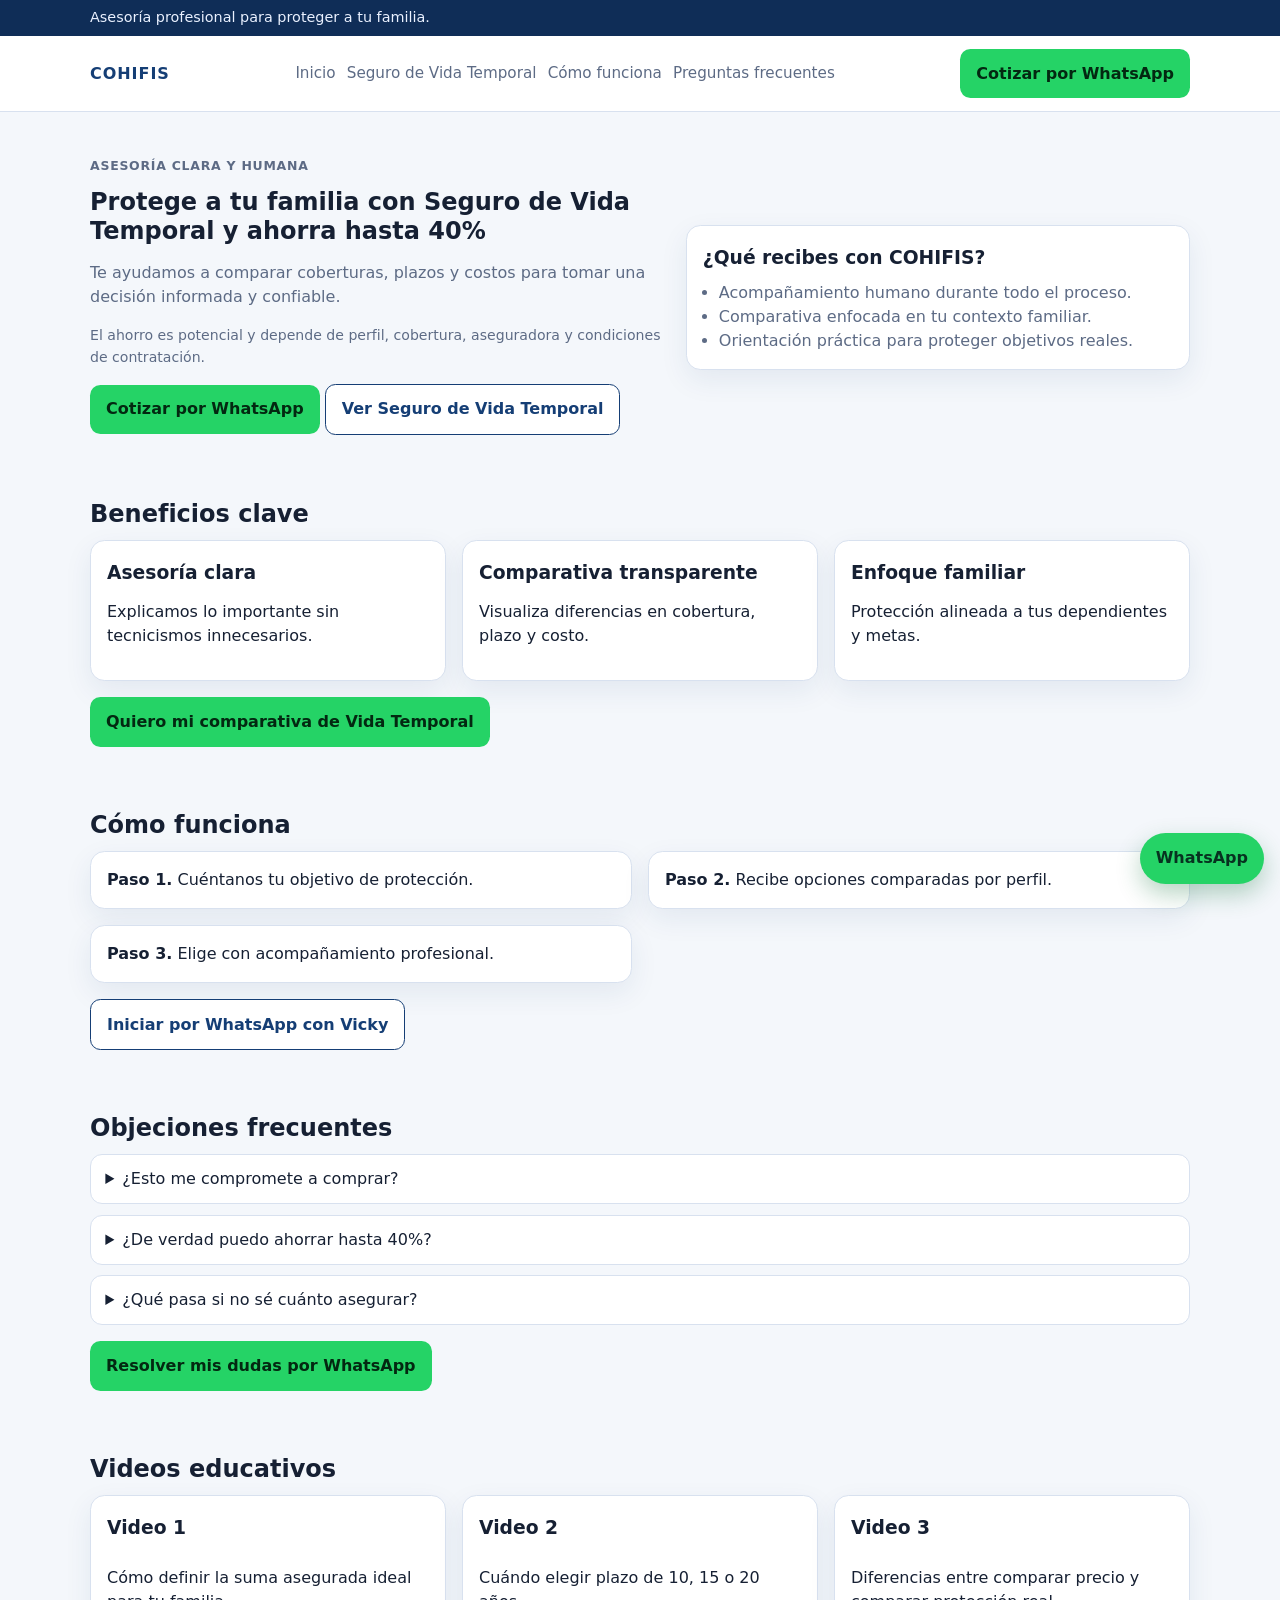
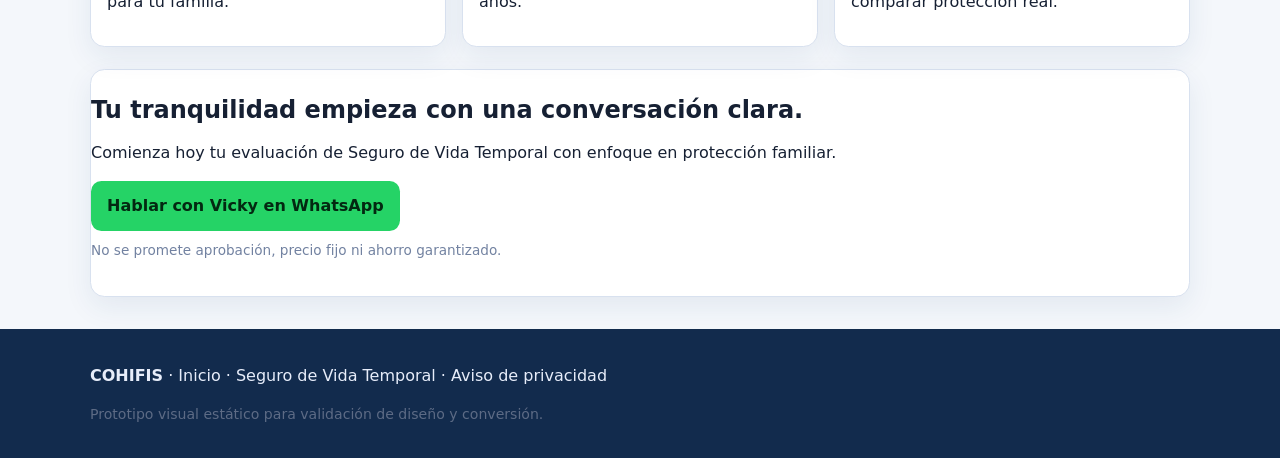
==== prototype/index.html @ 8329c555 "Remove wireframes markdown from this PR scope" ====
<!doctype html>
<html lang="es">
<head>
  <meta charset="utf-8" />
  <meta name="viewport" content="width=device-width, initial-scale=1" />
  <title>COHIFIS | Seguro de Vida Temporal con hasta 40% de descuento</title>
  <meta name="description" content="COHIFIS te acompaña a comparar Seguro de Vida Temporal con asesoría clara y enfoque familiar. Ahorro potencial de hasta 40% según perfil y condiciones." />
  <link rel="stylesheet" href="styles.css" />
</head>
<body>
  <div class="topbar">
    <div class="container">Asesoría profesional para proteger a tu familia.</div>
  </div>
  <header class="header">
    <div class="container nav">
      <a class="brand" href="index.html">COHIFIS</a>
      <nav class="menu" aria-label="Navegación principal">
        <a href="index.html">Inicio</a>
        <a href="seguro-de-vida-temporal.html">Seguro de Vida Temporal</a>
        <a href="#como-funciona">Cómo funciona</a>
        <a href="#faq">Preguntas frecuentes</a>
      </nav>
      <a class="btn btn-primary" href="https://wa.me/0000000000?text=Hola%2C%20quiero%20cotizar%20un%20Seguro%20de%20Vida%20Temporal%20con%20COHIFIS%20desde%20el%20Hero%20de%20Inicio." target="_blank" rel="noopener">Cotizar por WhatsApp</a>
    </div>
  </header>

  <main class="container">
    <section class="hero">
      <div class="grid hero-grid">
        <div>
          <p class="eyebrow">Asesoría clara y humana</p>
          <h1>Protege a tu familia con Seguro de Vida Temporal y ahorra hasta 40%</h1>
          <p>Te ayudamos a comparar coberturas, plazos y costos para tomar una decisión informada y confiable.</p>
          <p class="note">El ahorro es potencial y depende de perfil, cobertura, aseguradora y condiciones de contratación.</p>
          <p>
            <a class="btn btn-primary" href="https://wa.me/0000000000?text=Hola%2C%20quiero%20cotizar%20Seguro%20de%20Vida%20Temporal%20desde%20el%20CTA%20principal%20de%20Inicio." target="_blank" rel="noopener">Cotizar por WhatsApp</a>
            <a class="btn btn-secondary" href="https://wa.me/0000000000?text=Hola%2C%20quiero%20conocer%20el%20Seguro%20de%20Vida%20Temporal%20desde%20Inicio." target="_blank" rel="noopener">Ver Seguro de Vida Temporal</a>
          </p>
        </div>
        <div class="card">
          <h3>¿Qué recibes con COHIFIS?</h3>
          <ul class="list-clean">
            <li>Acompañamiento humano durante todo el proceso.</li>
            <li>Comparativa enfocada en tu contexto familiar.</li>
            <li>Orientación práctica para proteger objetivos reales.</li>
          </ul>
        </div>
      </div>
    </section>

    <section class="section">
      <h2>Beneficios clave</h2>
      <div class="grid benefits-grid">
        <article class="card"><h3>Asesoría clara</h3><p>Explicamos lo importante sin tecnicismos innecesarios.</p></article>
        <article class="card"><h3>Comparativa transparente</h3><p>Visualiza diferencias en cobertura, plazo y costo.</p></article>
        <article class="card"><h3>Enfoque familiar</h3><p>Protección alineada a tus dependientes y metas.</p></article>
      </div>
      <p><a class="btn btn-primary" href="https://wa.me/0000000000?text=Hola%2C%20vengo%20del%20bloque%20de%20beneficios%20de%20Inicio%20y%20quiero%20mi%20comparativa%20de%20Vida%20Temporal." target="_blank" rel="noopener">Quiero mi comparativa de Vida Temporal</a></p>
    </section>

    <section class="section" id="como-funciona">
      <h2>Cómo funciona</h2>
      <div class="grid two-col">
        <div class="card"><strong>Paso 1.</strong> Cuéntanos tu objetivo de protección.</div>
        <div class="card"><strong>Paso 2.</strong> Recibe opciones comparadas por perfil.</div>
        <div class="card"><strong>Paso 3.</strong> Elige con acompañamiento profesional.</div>
      </div>
      <p><a class="btn btn-secondary" href="https://wa.me/0000000000?text=Hola%20Vicky%2C%20quiero%20iniciar%20mi%20proceso%20desde%20el%20bloque%20C%C3%B3mo%20funciona%20de%20Inicio." target="_blank" rel="noopener">Iniciar por WhatsApp con Vicky</a></p>
    </section>

    <section class="section details" id="faq">
      <h2>Objeciones frecuentes</h2>
      <details><summary>¿Esto me compromete a comprar?</summary><p>No. La asesoría inicial es para que tomes una decisión informada.</p></details>
      <details><summary>¿De verdad puedo ahorrar hasta 40%?</summary><p>El ahorro potencial depende de perfil, cobertura, aseguradora y condiciones de contratación.</p></details>
      <details><summary>¿Qué pasa si no sé cuánto asegurar?</summary><p>Te guiamos para definir suma y plazo según tus prioridades familiares.</p></details>
      <p><a class="btn btn-primary" href="https://wa.me/0000000000?text=Hola%2C%20vengo%20del%20bloque%20de%20objeciones%20de%20Inicio%20y%20quiero%20resolver%20mis%20dudas." target="_blank" rel="noopener">Resolver mis dudas por WhatsApp</a></p>
    </section>

    <section class="section video-grid">
      <h2>Videos educativos</h2>
      <div class="grid video-grid">
        <article class="card"><h3>Video 1</h3><p>Cómo definir la suma asegurada ideal para tu familia.</p></article>
        <article class="card"><h3>Video 2</h3><p>Cuándo elegir plazo de 10, 15 o 20 años.</p></article>
        <article class="card"><h3>Video 3</h3><p>Diferencias entre comparar precio y comparar protección real.</p></article>
      </div>
    </section>

    <section class="section card">
      <h2>Tu tranquilidad empieza con una conversación clara.</h2>
      <p>Comienza hoy tu evaluación de Seguro de Vida Temporal con enfoque en protección familiar.</p>
      <a class="btn btn-primary" href="https://wa.me/0000000000?text=Hola%20Vicky%2C%20vengo%20del%20CTA%20final%20de%20Inicio%20y%20quiero%20proteger%20a%20mi%20familia." target="_blank" rel="noopener">Hablar con Vicky en WhatsApp</a>
      <p class="disclaimer">No se promete aprobación, precio fijo ni ahorro garantizado.</p>
    </section>
  </main>

  <footer class="footer">
    <div class="container">
      <p><strong>COHIFIS</strong> · Inicio · Seguro de Vida Temporal · Aviso de privacidad</p>
      <p class="note">Prototipo visual estático para validación de diseño y conversión.</p>
    </div>
  </footer>

  <a class="float-wa" href="https://wa.me/0000000000?text=Hola%2C%20vengo%20del%20bot%C3%B3n%20flotante%20de%20Inicio%20y%20quiero%20iniciar%20mi%20evaluaci%C3%B3n." target="_blank" rel="noopener">WhatsApp</a>
</body>
</html>
---- prototype/styles.css ----
:root {
  --bg: #f4f7fb;
  --surface: #ffffff;
  --text: #162033;
  --muted: #5d6b85;
  --primary: #153e75;
  --accent: #1f7a4c;
  --accent-2: #25d366;
  --border: #d8e1ef;
  --shadow: 0 10px 28px rgba(21, 62, 117, 0.08);
}
* { box-sizing: border-box; }
body {
  margin: 0;
  font-family: Inter, system-ui, -apple-system, Segoe UI, Roboto, Arial, sans-serif;
  background: var(--bg);
  color: var(--text);
  line-height: 1.5;
}
.container { width: min(1100px, 92%); margin: 0 auto; }
.topbar { background: #0f2d57; color: #eaf1ff; font-size: .9rem; padding: .45rem 0; }
.header { background: var(--surface); position: sticky; top: 0; z-index: 20; border-bottom: 1px solid var(--border); }
.nav { display: flex; align-items: center; justify-content: space-between; padding: .8rem 0; gap: .8rem; }
.brand { font-weight: 800; letter-spacing: .06em; text-decoration: none; color: var(--primary); }
.menu { display: flex; gap: .7rem; flex-wrap: wrap; }
.menu a { color: var(--muted); text-decoration: none; font-size: .95rem; }
.btn { display: inline-block; padding: .8rem 1rem; border-radius: .65rem; text-decoration: none; font-weight: 700; }
.btn-primary { background: var(--accent-2); color: #032811; }
.btn-secondary { border: 1px solid var(--primary); color: var(--primary); background: #fff; }
.hero { padding: 2rem 0 1.4rem; }
.eyebrow { color: var(--primary); font-weight: 700; text-transform: uppercase; font-size: .78rem; letter-spacing: .06em; }
h1, h2, h3 { line-height: 1.2; margin: .3rem 0 .7rem; }
.hero p { color: var(--muted); }
.grid { display: grid; gap: 1rem; }
.card { background: var(--surface); border: 1px solid var(--border); border-radius: .9rem; padding: 1rem; box-shadow: var(--shadow); }
.section { padding: 1.35rem 0; }
.list-clean { margin: .5rem 0 0; padding-left: 1rem; color: var(--muted); }
.note { font-size: .88rem; color: var(--muted); }
.details details { background: var(--surface); border: 1px solid var(--border); border-radius: .75rem; padding: .75rem .9rem; margin-bottom: .65rem; }
.video-grid .card { min-height: 140px; display: flex; flex-direction: column; justify-content: center; }
.footer { background: #122b4d; color: #e7edfa; padding: 1.2rem 0; margin-top: 2rem; }
.footer a { color: #c9d8f5; text-decoration: none; }
.disclaimer { font-size: .85rem; color: #7282a1; margin-top: .6rem; }
.float-wa {
  position: fixed; right: 16px; bottom: 16px; z-index: 50;
  background: #25d366; color: #073220; font-weight: 800;
  padding: .85rem 1rem; border-radius: 999px; text-decoration: none;
  box-shadow: 0 10px 24px rgba(16, 114, 55, .3);
}
@media (min-width: 800px) {
  .hero-grid { grid-template-columns: 1.15fr 1fr; align-items: center; }
  .benefits-grid { grid-template-columns: repeat(3, 1fr); }
  .two-col { grid-template-columns: repeat(2, 1fr); }
  .video-grid { grid-template-columns: repeat(3, 1fr); }
}
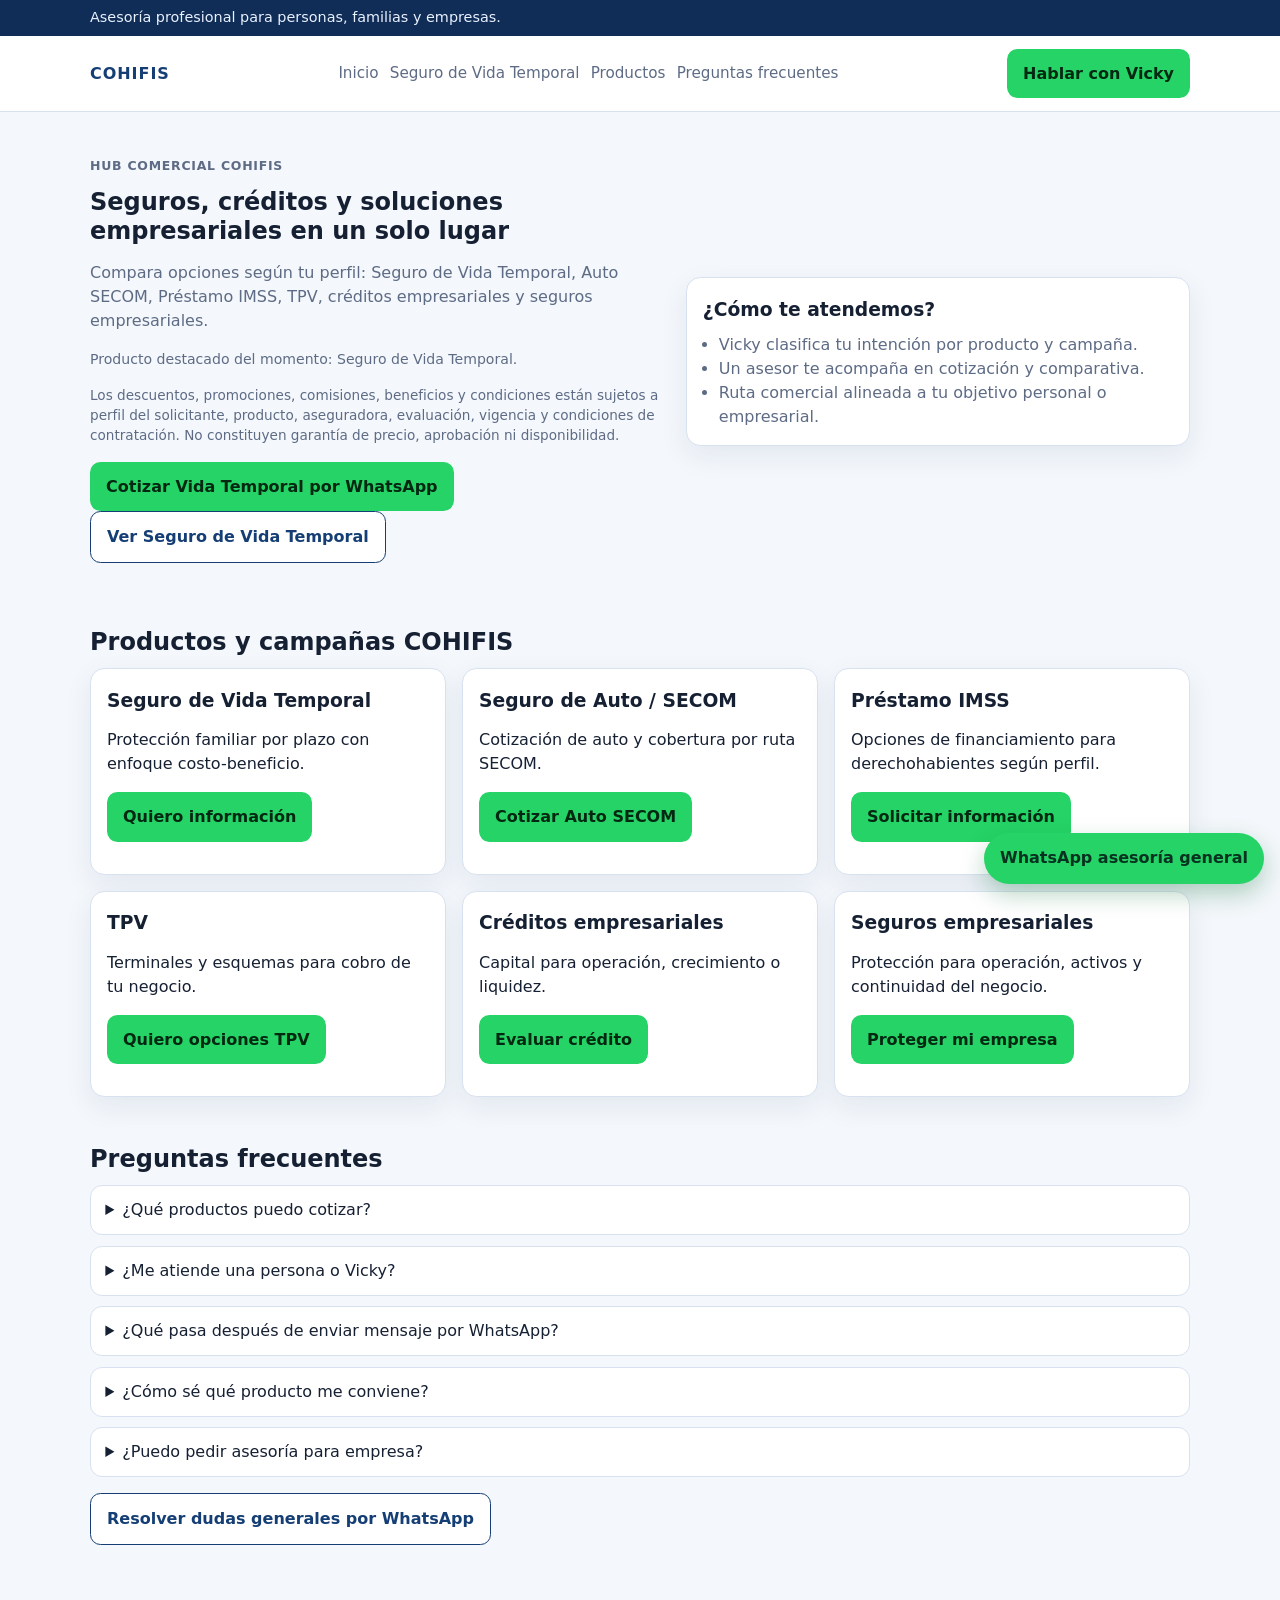
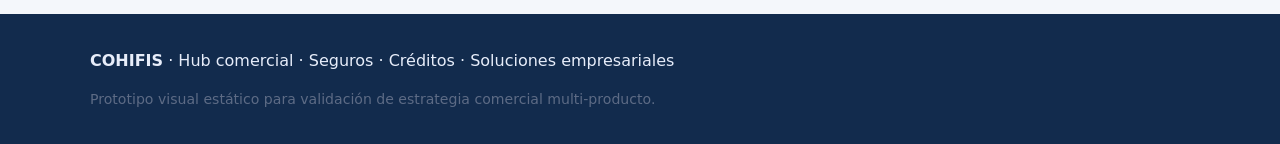
==== commit 41536194: "prototype: reposition homepage as multi-product hub with product-based WhatsApp routing" ====
--- a/prototype/index.html
+++ b/prototype/index.html
@@ -3,13 +3,13 @@
 <head>
   <meta charset="utf-8" />
   <meta name="viewport" content="width=device-width, initial-scale=1" />
-  <title>COHIFIS | Seguro de Vida Temporal con hasta 40% de descuento</title>
-  <meta name="description" content="COHIFIS te acompaña a comparar Seguro de Vida Temporal con asesoría clara y enfoque familiar. Ahorro potencial de hasta 40% según perfil y condiciones." />
+  <title>COHIFIS | Hub comercial de seguros, créditos y soluciones empresariales</title>
+  <meta name="description" content="COHIFIS es tu hub comercial para seguros, créditos y soluciones empresariales. Destacamos Seguro de Vida Temporal y te guiamos por WhatsApp según producto y campaña." />
   <link rel="stylesheet" href="styles.css" />
 </head>
 <body>
   <div class="topbar">
-    <div class="container">Asesoría profesional para proteger a tu familia.</div>
+    <div class="container">Asesoría profesional para personas, familias y empresas.</div>
   </div>
   <header class="header">
     <div class="container nav">
@@ -17,10 +17,10 @@
       <nav class="menu" aria-label="Navegación principal">
         <a href="index.html">Inicio</a>
         <a href="seguro-de-vida-temporal.html">Seguro de Vida Temporal</a>
-        <a href="#como-funciona">Cómo funciona</a>
+        <a href="#productos">Productos</a>
         <a href="#faq">Preguntas frecuentes</a>
       </nav>
-      <a class="btn btn-primary" href="https://wa.me/0000000000?text=Hola%2C%20quiero%20cotizar%20un%20Seguro%20de%20Vida%20Temporal%20con%20COHIFIS%20desde%20el%20Hero%20de%20Inicio." target="_blank" rel="noopener">Cotizar por WhatsApp</a>
+      <a class="btn btn-primary" href="https://wa.me/5216681855146?text=Hola%2C%20quiero%20asesor%C3%ADa%20general%20de%20productos%20COHIFIS%20desde%20el%20header%20de%20Inicio." target="_blank" rel="noopener">Hablar con Vicky</a>
     </div>
   </header>
 
@@ -28,78 +28,57 @@
     <section class="hero">
       <div class="grid hero-grid">
         <div>
-          <p class="eyebrow">Asesoría clara y humana</p>
-          <h1>Protege a tu familia con Seguro de Vida Temporal y ahorra hasta 40%</h1>
-          <p>Te ayudamos a comparar coberturas, plazos y costos para tomar una decisión informada y confiable.</p>
-          <p class="note">El ahorro es potencial y depende de perfil, cobertura, aseguradora y condiciones de contratación.</p>
+          <p class="eyebrow">Hub comercial COHIFIS</p>
+          <h1>Seguros, créditos y soluciones empresariales en un solo lugar</h1>
+          <p>Compara opciones según tu perfil: Seguro de Vida Temporal, Auto SECOM, Préstamo IMSS, TPV, créditos empresariales y seguros empresariales.</p>
+          <p class="note">Producto destacado del momento: Seguro de Vida Temporal.</p>
+          <p class="disclaimer">Los descuentos, promociones, comisiones, beneficios y condiciones están sujetos a perfil del solicitante, producto, aseguradora, evaluación, vigencia y condiciones de contratación. No constituyen garantía de precio, aprobación ni disponibilidad.</p>
           <p>
-            <a class="btn btn-primary" href="https://wa.me/0000000000?text=Hola%2C%20quiero%20cotizar%20Seguro%20de%20Vida%20Temporal%20desde%20el%20CTA%20principal%20de%20Inicio." target="_blank" rel="noopener">Cotizar por WhatsApp</a>
-            <a class="btn btn-secondary" href="https://wa.me/0000000000?text=Hola%2C%20quiero%20conocer%20el%20Seguro%20de%20Vida%20Temporal%20desde%20Inicio." target="_blank" rel="noopener">Ver Seguro de Vida Temporal</a>
+            <a class="btn btn-primary" href="https://wa.me/5216681855146?text=Hola%2C%20quiero%20cotizar%20Seguro%20de%20Vida%20Temporal%20desde%20el%20hero%20de%20Inicio%20en%20cohifis.com." target="_blank" rel="noopener">Cotizar Vida Temporal por WhatsApp</a>
+            <a class="btn btn-secondary" href="seguro-de-vida-temporal.html">Ver Seguro de Vida Temporal</a>
           </p>
         </div>
         <div class="card">
-          <h3>¿Qué recibes con COHIFIS?</h3>
+          <h3>¿Cómo te atendemos?</h3>
           <ul class="list-clean">
-            <li>Acompañamiento humano durante todo el proceso.</li>
-            <li>Comparativa enfocada en tu contexto familiar.</li>
-            <li>Orientación práctica para proteger objetivos reales.</li>
+            <li>Vicky clasifica tu intención por producto y campaña.</li>
+            <li>Un asesor te acompaña en cotización y comparativa.</li>
+            <li>Ruta comercial alineada a tu objetivo personal o empresarial.</li>
           </ul>
         </div>
       </div>
     </section>
 
-    <section class="section">
-      <h2>Beneficios clave</h2>
+    <section class="section" id="productos">
+      <h2>Productos y campañas COHIFIS</h2>
       <div class="grid benefits-grid">
-        <article class="card"><h3>Asesoría clara</h3><p>Explicamos lo importante sin tecnicismos innecesarios.</p></article>
-        <article class="card"><h3>Comparativa transparente</h3><p>Visualiza diferencias en cobertura, plazo y costo.</p></article>
-        <article class="card"><h3>Enfoque familiar</h3><p>Protección alineada a tus dependientes y metas.</p></article>
+        <article class="card"><h3>Seguro de Vida Temporal</h3><p>Protección familiar por plazo con enfoque costo-beneficio.</p><p><a class="btn btn-primary" href="https://wa.me/5216681855146?text=Hola%2C%20quiero%20informaci%C3%B3n%20de%20Seguro%20de%20Vida%20Temporal%20desde%20el%20bloque%20de%20productos%20de%20Inicio%20en%20cohifis.com." target="_blank" rel="noopener">Quiero información</a></p></article>
+        <article class="card"><h3>Seguro de Auto / SECOM</h3><p>Cotización de auto y cobertura por ruta SECOM.</p><p><a class="btn btn-primary" href="https://wa.me/5216683211342?text=Hola%2C%20quiero%20cotizar%20Seguro%20de%20Auto%20SECOM%20desde%20el%20bloque%20de%20productos%20de%20Inicio%20en%20cohifis.com." target="_blank" rel="noopener">Cotizar Auto SECOM</a></p></article>
+        <article class="card"><h3>Préstamo IMSS</h3><p>Opciones de financiamiento para derechohabientes según perfil.</p><p><a class="btn btn-primary" href="https://wa.me/5216681855146?text=Hola%2C%20quiero%20informaci%C3%B3n%20sobre%20Pr%C3%A9stamo%20IMSS%20desde%20el%20bloque%20de%20productos%20de%20Inicio%20en%20cohifis.com." target="_blank" rel="noopener">Solicitar información</a></p></article>
+        <article class="card"><h3>TPV</h3><p>Terminales y esquemas para cobro de tu negocio.</p><p><a class="btn btn-primary" href="https://wa.me/5216681855146?text=Hola%2C%20quiero%20informaci%C3%B3n%20sobre%20TPV%20para%20mi%20negocio%20desde%20el%20bloque%20de%20productos%20de%20Inicio%20en%20cohifis.com." target="_blank" rel="noopener">Quiero opciones TPV</a></p></article>
+        <article class="card"><h3>Créditos empresariales</h3><p>Capital para operación, crecimiento o liquidez.</p><p><a class="btn btn-primary" href="https://wa.me/5216681855146?text=Hola%2C%20quiero%20informaci%C3%B3n%20sobre%20Cr%C3%A9ditos%20empresariales%20desde%20el%20bloque%20de%20productos%20de%20Inicio%20en%20cohifis.com." target="_blank" rel="noopener">Evaluar crédito</a></p></article>
+        <article class="card"><h3>Seguros empresariales</h3><p>Protección para operación, activos y continuidad del negocio.</p><p><a class="btn btn-primary" href="https://wa.me/5216681855146?text=Hola%2C%20quiero%20informaci%C3%B3n%20sobre%20Seguros%20empresariales%20desde%20el%20bloque%20de%20productos%20de%20Inicio%20en%20cohifis.com." target="_blank" rel="noopener">Proteger mi empresa</a></p></article>
       </div>
-      <p><a class="btn btn-primary" href="https://wa.me/0000000000?text=Hola%2C%20vengo%20del%20bloque%20de%20beneficios%20de%20Inicio%20y%20quiero%20mi%20comparativa%20de%20Vida%20Temporal." target="_blank" rel="noopener">Quiero mi comparativa de Vida Temporal</a></p>
-    </section>
-
-    <section class="section" id="como-funciona">
-      <h2>Cómo funciona</h2>
-      <div class="grid two-col">
-        <div class="card"><strong>Paso 1.</strong> Cuéntanos tu objetivo de protección.</div>
-        <div class="card"><strong>Paso 2.</strong> Recibe opciones comparadas por perfil.</div>
-        <div class="card"><strong>Paso 3.</strong> Elige con acompañamiento profesional.</div>
-      </div>
-      <p><a class="btn btn-secondary" href="https://wa.me/0000000000?text=Hola%20Vicky%2C%20quiero%20iniciar%20mi%20proceso%20desde%20el%20bloque%20C%C3%B3mo%20funciona%20de%20Inicio." target="_blank" rel="noopener">Iniciar por WhatsApp con Vicky</a></p>
     </section>
 
     <section class="section details" id="faq">
-      <h2>Objeciones frecuentes</h2>
-      <details><summary>¿Esto me compromete a comprar?</summary><p>No. La asesoría inicial es para que tomes una decisión informada.</p></details>
-      <details><summary>¿De verdad puedo ahorrar hasta 40%?</summary><p>El ahorro potencial depende de perfil, cobertura, aseguradora y condiciones de contratación.</p></details>
-      <details><summary>¿Qué pasa si no sé cuánto asegurar?</summary><p>Te guiamos para definir suma y plazo según tus prioridades familiares.</p></details>
-      <p><a class="btn btn-primary" href="https://wa.me/0000000000?text=Hola%2C%20vengo%20del%20bloque%20de%20objeciones%20de%20Inicio%20y%20quiero%20resolver%20mis%20dudas." target="_blank" rel="noopener">Resolver mis dudas por WhatsApp</a></p>
-    </section>
-
-    <section class="section video-grid">
-      <h2>Videos educativos</h2>
-      <div class="grid video-grid">
-        <article class="card"><h3>Video 1</h3><p>Cómo definir la suma asegurada ideal para tu familia.</p></article>
-        <article class="card"><h3>Video 2</h3><p>Cuándo elegir plazo de 10, 15 o 20 años.</p></article>
-        <article class="card"><h3>Video 3</h3><p>Diferencias entre comparar precio y comparar protección real.</p></article>
-      </div>
-    </section>
-
-    <section class="section card">
-      <h2>Tu tranquilidad empieza con una conversación clara.</h2>
-      <p>Comienza hoy tu evaluación de Seguro de Vida Temporal con enfoque en protección familiar.</p>
-      <a class="btn btn-primary" href="https://wa.me/0000000000?text=Hola%20Vicky%2C%20vengo%20del%20CTA%20final%20de%20Inicio%20y%20quiero%20proteger%20a%20mi%20familia." target="_blank" rel="noopener">Hablar con Vicky en WhatsApp</a>
-      <p class="disclaimer">No se promete aprobación, precio fijo ni ahorro garantizado.</p>
+      <h2>Preguntas frecuentes</h2>
+      <details><summary>¿Qué productos puedo cotizar?</summary><p>Puedes cotizar Seguro de Vida Temporal, Seguro de Auto SECOM, Préstamo IMSS, TPV, créditos empresariales y seguros empresariales.</p></details>
+      <details><summary>¿Me atiende una persona o Vicky?</summary><p>Vicky recibe y clasifica tu solicitud; después, un asesor humano te acompaña en el proceso de cotización y decisión.</p></details>
+      <details><summary>¿Qué pasa después de enviar mensaje por WhatsApp?</summary><p>Se valida tu intención, se solicitan datos básicos y se comparte una ruta de opciones según el producto que te interesa.</p></details>
+      <details><summary>¿Cómo sé qué producto me conviene?</summary><p>Te orientamos con preguntas de contexto personal o empresarial para recomendar la ruta comercial más adecuada.</p></details>
+      <details><summary>¿Puedo pedir asesoría para empresa?</summary><p>Sí. Puedes solicitar apoyo para TPV, créditos empresariales y seguros empresariales desde este mismo canal.</p></details>
+      <p><a class="btn btn-secondary" href="https://wa.me/5216681855146?text=Hola%2C%20quiero%20que%20me%20orienten%20sobre%20qu%C3%A9%20producto%20me%20conviene%20desde%20el%20FAQ%20de%20Inicio%20en%20cohifis.com." target="_blank" rel="noopener">Resolver dudas generales por WhatsApp</a></p>
     </section>
   </main>
 
   <footer class="footer">
     <div class="container">
-      <p><strong>COHIFIS</strong> · Inicio · Seguro de Vida Temporal · Aviso de privacidad</p>
-      <p class="note">Prototipo visual estático para validación de diseño y conversión.</p>
+      <p><strong>COHIFIS</strong> · Hub comercial · Seguros · Créditos · Soluciones empresariales</p>
+      <p class="note">Prototipo visual estático para validación de estrategia comercial multi-producto.</p>
     </div>
   </footer>
 
-  <a class="float-wa" href="https://wa.me/0000000000?text=Hola%2C%20vengo%20del%20bot%C3%B3n%20flotante%20de%20Inicio%20y%20quiero%20iniciar%20mi%20evaluaci%C3%B3n." target="_blank" rel="noopener">WhatsApp</a>
+  <a class="float-wa" href="https://wa.me/5216681855146?text=Hola%2C%20quiero%20que%20me%20ayuden%20a%20elegir%20el%20producto%20adecuado%20desde%20cohifis.com" target="_blank" rel="noopener">WhatsApp asesoría general</a>
 </body>
 </html>
